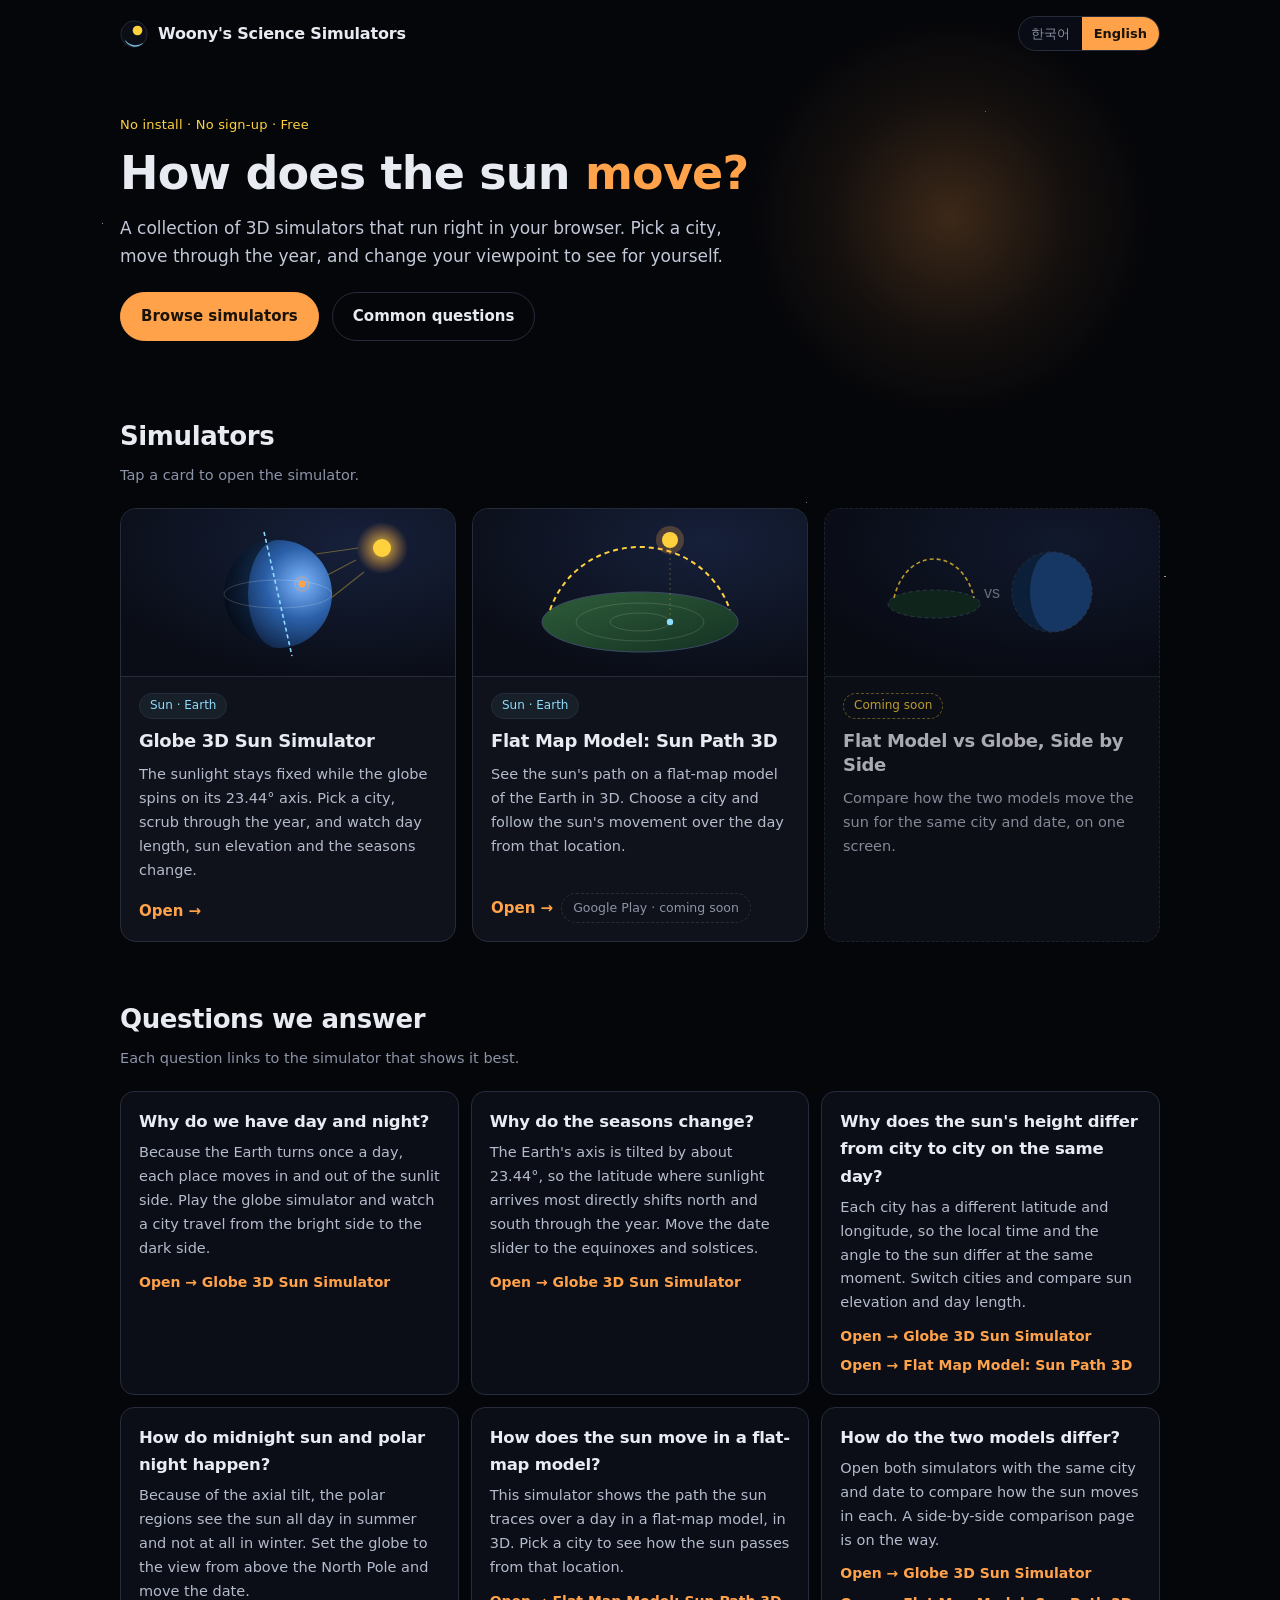
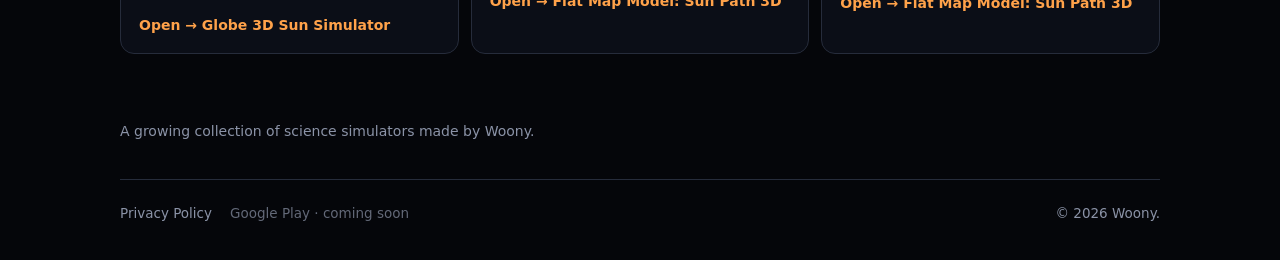
==== index.html @ 4ffcaaf0 "시뮬레이터 모음 홈페이지(한/영) 추가, 지구본 3D 태양 시뮬레이터 페이지 추가 - index.html, en/index.html: 시뮬레이터 카드 허브와 질문별 설명 - ass" ====
<!DOCTYPE html>
<html lang="ko">
<head>
<meta charset="utf-8">
<meta name="viewport" content="width=device-width, initial-scale=1">
<title>우니의 과학 시뮬레이터 — 3D 태양·지구 시뮬레이션 모음</title>
<meta name="description" content="지구본 3D 태양 시뮬레이터와 평면 모델 태양 경로 시뮬레이터를 브라우저에서 바로 실행하세요. 낮과 밤, 계절, 도시별 태양 고도를 직접 확인할 수 있습니다.">
<link rel="canonical" href="https://woonykorea-ctrl.github.io/woony-s-world/">
<link rel="alternate" hreflang="ko" href="https://woonykorea-ctrl.github.io/woony-s-world/">
<link rel="alternate" hreflang="en" href="https://woonykorea-ctrl.github.io/woony-s-world/en/">
<link rel="alternate" hreflang="x-default" href="https://woonykorea-ctrl.github.io/woony-s-world/">
<meta name="theme-color" content="#05060a">
<meta property="og:type" content="website">
<meta property="og:site_name" content="우니의 과학 시뮬레이터">
<meta property="og:title" content="우니의 과학 시뮬레이터 — 3D 태양·지구 시뮬레이션 모음">
<meta property="og:description" content="지구본 3D 태양 시뮬레이터와 평면 모델 태양 경로 시뮬레이터를 브라우저에서 바로 실행하세요. 낮과 밤, 계절, 도시별 태양 고도를 직접 확인할 수 있습니다.">
<meta property="og:url" content="https://woonykorea-ctrl.github.io/woony-s-world/">
<meta property="og:image" content="https://woonykorea-ctrl.github.io/woony-s-world/assets/og-card.png">
<meta property="og:locale" content="ko_KR">
<meta name="twitter:card" content="summary_large_image">
<link rel="icon" href="assets/favicon.svg" type="image/svg+xml">
<link rel="stylesheet" href="assets/site.css">
<script src="assets/site.js"></script>
<script type="application/ld+json">{"@context":"https://schema.org","@type":"WebSite","name":"우니의 과학 시뮬레이터","url":"https://woonykorea-ctrl.github.io/woony-s-world/","inLanguage":"ko"}</script>
<!-- [애드센스 자리 1/2] 승인 후 여기에 애드센스 <script async ...> 한 줄을 넣는다. 지금은 비워 둔다. -->
</head>
<body>
<div class="wrap">
  <header class="top">
    <a class="brand" href="./" aria-label="우니의 과학 시뮬레이터 홈"><svg width="28" height="28" viewBox="0 0 32 32" aria-hidden="true"><circle cx="16" cy="16" r="15" fill="#0b0e17" stroke="#262c3b"/><circle cx="20" cy="12" r="5.5" fill="#ffd23d"/><path d="M5 22 a13 13 0 0 0 22 4 a16 16 0 0 1 -22 -4z" fill="#8fdcff" opacity=".85"/></svg><span>우니의 과학 시뮬레이터</span></a>
    <nav class="lang" aria-label="언어 선택"><a href="./" lang="ko" hreflang="ko" data-set-lang="ko" aria-current="true">한국어</a><a href="en/" lang="en" hreflang="en" data-set-lang="en">English</a></nav>
  </header>

  <main>
    <section class="hero">
      <p class="eyebrow">설치 없이 · 가입 없이 · 무료</p>
      <h1>해는 어떻게 <em>움직일까?</em></h1>
      <p class="lead">브라우저에서 바로 돌려 보는 3D 시뮬레이터 모음입니다. 도시를 고르고, 날짜를 움직이고, 시점을 바꿔 가며 직접 확인해 보세요.</p>
      <a class="btn" href="#sims">시뮬레이터 보기</a>
      <a class="btn ghost" href="#qa">자주 묻는 질문</a>
    </section>

    <!-- [애드센스 자리 2/2] 승인 후 광고 코드를 넣고 class="on" 을 붙이면 나타난다. 지금은 화면에 나오지 않는다. -->
    <div data-ad-slot="home-top" aria-hidden="true"></div>

    <section class="block" id="sims">
      <h2>시뮬레이터</h2>
      <p class="sub">카드를 누르면 각 시뮬레이터가 열립니다.</p>
      <div class="grid">
        <article class="card"><div class="thumb"><svg viewBox="0 0 240 148" role="img" aria-hidden="true"><defs>
<radialGradient id="gl" cx="72%" cy="40%" r="75%"><stop offset="0" stop-color="#7fb8ff"/><stop offset=".45" stop-color="#2a5fa8"/><stop offset="1" stop-color="#0a1830"/></radialGradient>
<radialGradient id="gs" cx="50%" cy="50%" r="50%"><stop offset="0" stop-color="#ffd23d"/><stop offset="1" stop-color="#ffa24a" stop-opacity="0"/></radialGradient></defs>
<circle cx="214" cy="30" r="26" fill="url(#gs)" opacity=".9"/><circle cx="214" cy="30" r="9" fill="#ffd23d"/>
<g stroke="#ffd23d" stroke-opacity=".35" stroke-width="1.2"><path d="M188 42 L150 62"/><path d="M190 30 L148 36"/><path d="M196 54 L158 84"/></g>
<circle cx="110" cy="76" r="54" fill="url(#gl)"/>
<path d="M110 76 m0 -54 a54 54 0 0 0 0 108 a30 54 0 0 1 0 -108z" fill="#000" opacity=".5"/>
<ellipse cx="110" cy="76" rx="54" ry="14" fill="none" stroke="#fff" stroke-opacity=".18"/>
<line x1="96" y1="14" x2="124" y2="138" stroke="#8fdcff" stroke-width="1.6" stroke-dasharray="4 3"/>
<circle cx="134" cy="66" r="3.4" fill="#ffa24a"/><circle cx="134" cy="66" r="7" fill="none" stroke="#ffa24a" stroke-opacity=".6"/></svg></div><div class="body"><span class="tag">태양·지구</span><h3>지구본 3D 태양 시뮬레이터</h3><p>태양빛은 고정, 지구본은 지축 23.44°로 자전합니다. 도시를 고르고 날짜를 움직이며 낮의 길이와 태양 고도, 계절 변화를 확인하세요.</p><div class="actions"><a class="open" href="globe-sun-path.html">열기 →</a></div></div></article><article class="card"><div class="thumb"><svg viewBox="0 0 240 148" role="img" aria-hidden="true"><defs>
<linearGradient id="fd" x1="0" y1="0" x2="1" y2="1"><stop offset="0" stop-color="#2f5d3a"/><stop offset="1" stop-color="#143222"/></linearGradient></defs>
<ellipse cx="120" cy="104" rx="98" ry="30" fill="url(#fd)" stroke="#3b4a66"/>
<ellipse cx="120" cy="104" rx="64" ry="19" fill="none" stroke="#fff" stroke-opacity=".14"/>
<ellipse cx="120" cy="104" rx="30" ry="9" fill="none" stroke="#fff" stroke-opacity=".14"/>
<path d="M30 92 C 60 8, 180 8, 210 92" fill="none" stroke="#ffd23d" stroke-width="2" stroke-dasharray="5 4"/>
<circle cx="150" cy="22" r="14" fill="#ffa24a" opacity=".25"/><circle cx="150" cy="22" r="8" fill="#ffd23d"/>
<circle cx="150" cy="104" r="3.2" fill="#8fdcff"/><line x1="150" y1="30" x2="150" y2="101" stroke="#ffd23d" stroke-opacity=".3" stroke-dasharray="2 3"/></svg></div><div class="body"><span class="tag">태양·지구</span><h3>평면 모델 태양 경로 3D 시뮬레이터</h3><p>평면 지구 지도 모델에서 태양이 그리는 경로를 3D로 봅니다. 도시를 고르면 그 위치를 기준으로 하루의 태양 움직임이 나타납니다.</p><div class="actions"><a class="open" href="flat-sun-path.html">열기 →</a><span class="chip off" data-play-slot>Google Play · 곧 출시</span></div></div></article><article class="card soon" aria-disabled="true"><div class="thumb"><svg viewBox="0 0 240 148" role="img" aria-hidden="true">
<ellipse cx="62" cy="86" rx="46" ry="14" fill="#143222" stroke="#3b4a66" stroke-dasharray="4 3"/>
<path d="M22 80 C 34 28, 90 28, 102 80" fill="none" stroke="#ffd23d" stroke-width="1.6" stroke-dasharray="4 3"/>
<circle cx="180" cy="74" r="40" fill="#1d4a86" stroke="#3b4a66" stroke-dasharray="4 3"/>
<path d="M180 34 a40 40 0 0 0 0 80 a22 40 0 0 1 0 -80z" fill="#000" opacity=".45"/>
<text x="120" y="80" fill="#8b93a7" font-size="16" text-anchor="middle" font-family="sans-serif">vs</text></svg></div><div class="body"><span class="badge">준비 중</span><h3>평면 모델 vs 지구본 나란히 비교</h3><p>같은 도시, 같은 날짜에서 두 모델이 보여 주는 태양의 움직임을 한 화면에서 비교합니다.</p></div></article>
      </div>
    </section>

    <section class="block" id="qa">
      <h2>이런 질문에 답해요</h2>
      <p class="sub">질문마다 알맞은 시뮬레이터로 바로 이동할 수 있습니다.</p>
      <div class="qa">
        <article><h3>왜 낮과 밤이 생길까요?</h3><p>지구가 하루에 한 바퀴 자전하면서, 태양빛을 받는 쪽과 받지 못하는 쪽이 번갈아 바뀌기 때문입니다. 지구본 시뮬레이터를 재생하면 도시가 밝은 면과 어두운 면을 오가는 모습을 볼 수 있습니다.</p><div class="go"><a href="globe-sun-path.html">열기 → 지구본 3D 태양 시뮬레이터</a></div></article><article><h3>계절은 왜 바뀔까요?</h3><p>지축이 약 23.44° 기울어 있어서, 일 년 동안 태양빛이 가장 직접 닿는 위도가 남북으로 오갑니다. 날짜 슬라이더를 춘분·하지·추분·동지로 옮겨 보세요.</p><div class="go"><a href="globe-sun-path.html">열기 → 지구본 3D 태양 시뮬레이터</a></div></article><article><h3>같은 날인데 도시마다 해의 높이가 다른 이유는?</h3><p>도시마다 위도와 경도가 달라서 같은 순간에도 현지 시각과 태양을 보는 각도가 다릅니다. 도시를 바꿔 가며 태양 고도와 낮의 길이를 비교해 보세요.</p><div class="go"><a href="globe-sun-path.html">열기 → 지구본 3D 태양 시뮬레이터</a><a href="flat-sun-path.html">열기 → 평면 모델 태양 경로 3D 시뮬레이터</a></div></article><article><h3>백야와 극야는 어떻게 생길까요?</h3><p>지축이 기울어 있어서 여름의 극지방은 하루 종일 해가 떠 있고, 겨울에는 해가 뜨지 않습니다. 지구본을 ‘북극 위에서’ 시점으로 놓고 날짜를 움직여 보세요.</p><div class="go"><a href="globe-sun-path.html">열기 → 지구본 3D 태양 시뮬레이터</a></div></article><article><h3>평면 모델에서 태양은 어떻게 움직이나요?</h3><p>평면 지구 지도 모델에서 태양이 하루 동안 그리는 경로를 3D로 보여 줍니다. 도시를 골라 그 위치에서 해가 어떻게 지나가는지 확인할 수 있습니다.</p><div class="go"><a href="flat-sun-path.html">열기 → 평면 모델 태양 경로 3D 시뮬레이터</a></div></article><article><h3>두 모델은 무엇이 다르게 보일까요?</h3><p>같은 도시와 날짜를 두고 두 시뮬레이터를 번갈아 열어 보면 태양의 움직임이 어떻게 다른지 직접 비교할 수 있습니다. 한 화면에서 나란히 보는 비교 페이지도 준비 중입니다.</p><div class="go"><a href="globe-sun-path.html">열기 → 지구본 3D 태양 시뮬레이터</a><a href="flat-sun-path.html">열기 → 평면 모델 태양 경로 3D 시뮬레이터</a></div></article>
      </div>
    </section>

    <p class="about">우니가 직접 만든 과학 시뮬레이터 모음입니다. 새 시뮬레이터가 계속 추가됩니다.</p>
  </main>

  <footer class="foot">
    <nav>
      <a href="privacy.html">개인정보처리방침</a>
      <span class="off">Google Play · 곧 출시</span>
    </nav>
    <span>© 2026 Woony.</span>
  </footer>
</div>
</body>
</html>
---- assets/site.css ----
:root{
  --bg:#05060a; --bg2:#0b0e17; --card:#0f121a; --line:#262c3b; --text:#e8ebf2; --dim:#8b93a7;
  --hot:#ffa24a; --yellow:#ffd23d; --blue:#8fdcff;
  --font:"Pretendard","Apple SD Gothic Neo","Noto Sans KR","Malgun Gothic","Noto Sans CJK KR",system-ui,-apple-system,"Segoe UI",sans-serif;
  --max:1080px;
}
*{box-sizing:border-box}
html{-webkit-text-size-adjust:100%;overflow-x:clip}
body{
  margin:0;color:var(--text);font-family:var(--font);line-height:1.65;word-break:keep-all;overflow-wrap:anywhere;
  -webkit-font-smoothing:antialiased;
  background:
    radial-gradient(1px 1px at 8% 12%,#fff8 50%,transparent 51%),
    radial-gradient(1px 1px at 22% 38%,#fff6 50%,transparent 51%),
    radial-gradient(1.5px 1.5px at 41% 9%,#fffa 50%,transparent 51%),
    radial-gradient(1px 1px at 63% 27%,#fff7 50%,transparent 51%),
    radial-gradient(1px 1px at 77% 6%,#fff6 50%,transparent 51%),
    radial-gradient(1.5px 1.5px at 91% 31%,#fff9 50%,transparent 51%),
    radial-gradient(1px 1px at 14% 64%,#fff5 50%,transparent 51%),
    radial-gradient(1px 1px at 55% 71%,#fff5 50%,transparent 51%),
    radial-gradient(1px 1px at 86% 78%,#fff6 50%,transparent 51%),
    var(--bg);
  background-attachment:scroll;
}
a{color:inherit}
.wrap{max-width:var(--max);margin:0 auto;padding:0 20px}

/* header */
.top{display:flex;align-items:center;justify-content:space-between;gap:12px;padding:16px 0}
.brand{display:flex;align-items:center;gap:10px;text-decoration:none;font-weight:700;letter-spacing:-.2px;min-width:0}
.brand svg{flex:none}
.brand span{line-height:1.25}
.lang{display:flex;flex:none;border:1px solid var(--line);border-radius:999px;overflow:hidden;background:#0b0e17cc}
.lang a{padding:6px 12px;font-size:13px;text-decoration:none;color:var(--dim)}
.lang a[aria-current="true"]{background:var(--hot);color:#1a1206;font-weight:700}
.lang a:focus-visible,.brand:focus-visible,.btn:focus-visible,.foot a:focus-visible,.qa a:focus-visible{outline:2px solid var(--blue);outline-offset:2px}

/* hero */
.hero{position:relative;padding:44px 0 36px}
.hero::before{content:"";position:absolute;right:0;top:-60px;width:min(420px,92%);aspect-ratio:1;
  background:radial-gradient(circle,#ffa24a38 0,#ffa24a10 40%,transparent 68%);pointer-events:none;z-index:-1}
.eyebrow{display:inline-block;font-size:13px;color:var(--yellow);letter-spacing:.2px;margin:0 0 10px}
.hero h1{margin:0 0 14px;font-size:clamp(28px,6.2vw,46px);line-height:1.18;letter-spacing:-.8px}
.hero h1 em{font-style:normal;color:var(--hot)}
.hero p.lead{margin:0 0 22px;max-width:36em;color:#c3c9d8;font-size:clamp(15px,2.6vw,17px)}
.btn{display:inline-flex;align-items:center;gap:6px;padding:11px 20px;border-radius:999px;font-weight:700;font-size:15px;text-decoration:none;
  background:var(--hot);color:#1a1206;border:1px solid var(--hot)}
.btn:hover{background:#ffb468}
.btn.ghost{background:transparent;color:var(--text);border-color:var(--line)}
.btn.ghost:hover{border-color:var(--dim);background:#ffffff0a}

/* sections */
section.block{padding:28px 0}
.block>h2{margin:0 0 6px;font-size:clamp(20px,4vw,26px);letter-spacing:-.4px}
.block>p.sub{margin:0 0 20px;color:var(--dim);font-size:14.5px}

/* cards */
.grid{display:grid;gap:16px;grid-template-columns:repeat(auto-fit,minmax(min(100%,300px),1fr))}
.card{position:relative;display:flex;flex-direction:column;background:var(--card);border:1px solid var(--line);border-radius:16px;overflow:hidden;
  transition:border-color .15s,transform .15s}
.card:not(.soon):hover{border-color:#3a4258;transform:translateY(-2px)}
.card:focus-within{border-color:var(--blue)}
.thumb{height:168px;display:grid;place-items:center;background:radial-gradient(120% 120% at 70% 20%,#16203a 0,#0a0d16 70%);border-bottom:1px solid var(--line)}
.thumb svg{width:min(78%,240px);height:auto;max-height:148px}
.card .body{display:flex;flex-direction:column;gap:10px;padding:16px 18px 18px;flex:1}
.tag{align-self:flex-start;font-size:12px;padding:2px 10px;border:1px solid var(--line);border-radius:999px;color:var(--blue);background:#8fdcff10}
.badge{align-self:flex-start;font-size:12px;padding:2px 10px;border-radius:999px;color:var(--yellow);border:1px dashed #ffd23d80}
.card h3{margin:0;font-size:18px;line-height:1.35;letter-spacing:-.3px}
.card p{margin:0;color:#b4bbcc;font-size:14.5px}
.actions{margin-top:auto;display:flex;flex-wrap:wrap;gap:8px;align-items:center;padding-top:6px}
.open{font-weight:700;color:var(--hot);text-decoration:none;font-size:15px}
.open::after{content:"";position:absolute;inset:0;z-index:1}   /* 카드 전체를 링크로 */
.open:focus-visible{outline:none}
.chip{position:relative;z-index:2;font-size:12.5px;padding:4px 11px;border-radius:999px;border:1px solid var(--line);color:var(--dim);text-decoration:none}
.chip.off{border-style:dashed;cursor:default}
.card.soon{opacity:.72;border-style:dashed}

/* Q&A */
.qa{display:grid;gap:12px;grid-template-columns:repeat(auto-fit,minmax(min(100%,320px),1fr))}
.qa article{background:var(--bg2);border:1px solid var(--line);border-radius:14px;padding:16px 18px}
.qa h3{margin:0 0 6px;font-size:16.5px;letter-spacing:-.2px}
.qa p{margin:0 0 10px;color:#b4bbcc;font-size:14.5px}
.qa .go{display:flex;flex-wrap:wrap;gap:6px 14px;font-size:14px}
.qa .go a{color:var(--hot);text-decoration:none;font-weight:600}
.qa .go a:hover{text-decoration:underline}

/* about / footer */
.about{padding:24px 0 8px;color:var(--dim);font-size:14px;max-width:46em}
.foot{margin-top:28px;padding:22px 0 36px;border-top:1px solid var(--line);display:flex;flex-wrap:wrap;gap:10px 22px;align-items:center;justify-content:space-between;color:var(--dim);font-size:13.5px}
.foot nav{display:flex;flex-wrap:wrap;gap:8px 18px}
.foot a{color:var(--dim);text-decoration:none}
.foot a:hover{color:var(--text);text-decoration:underline}
.foot .off{opacity:.7}

/* 애드센스 자리: 지금은 비어 있고 화면에 나오지 않음 (index.html의 data-ad-slot 참고) */
[data-ad-slot]{display:none}
[data-ad-slot].on{display:block;margin:20px 0;min-height:90px}

@media (max-width:480px){
  .wrap{padding:0 16px}
  .top{gap:8px}
  .brand{gap:8px;font-size:15px}
  .brand svg{width:24px;height:24px}
  .lang a{padding:6px 10px;font-size:12.5px}
  .hero{padding:30px 0 26px}
  .thumb{height:150px}
}
@media (prefers-reduced-motion:reduce){.card{transition:none}.card:not(.soon):hover{transform:none}}
.hero .btn{margin:0 8px 10px 0}
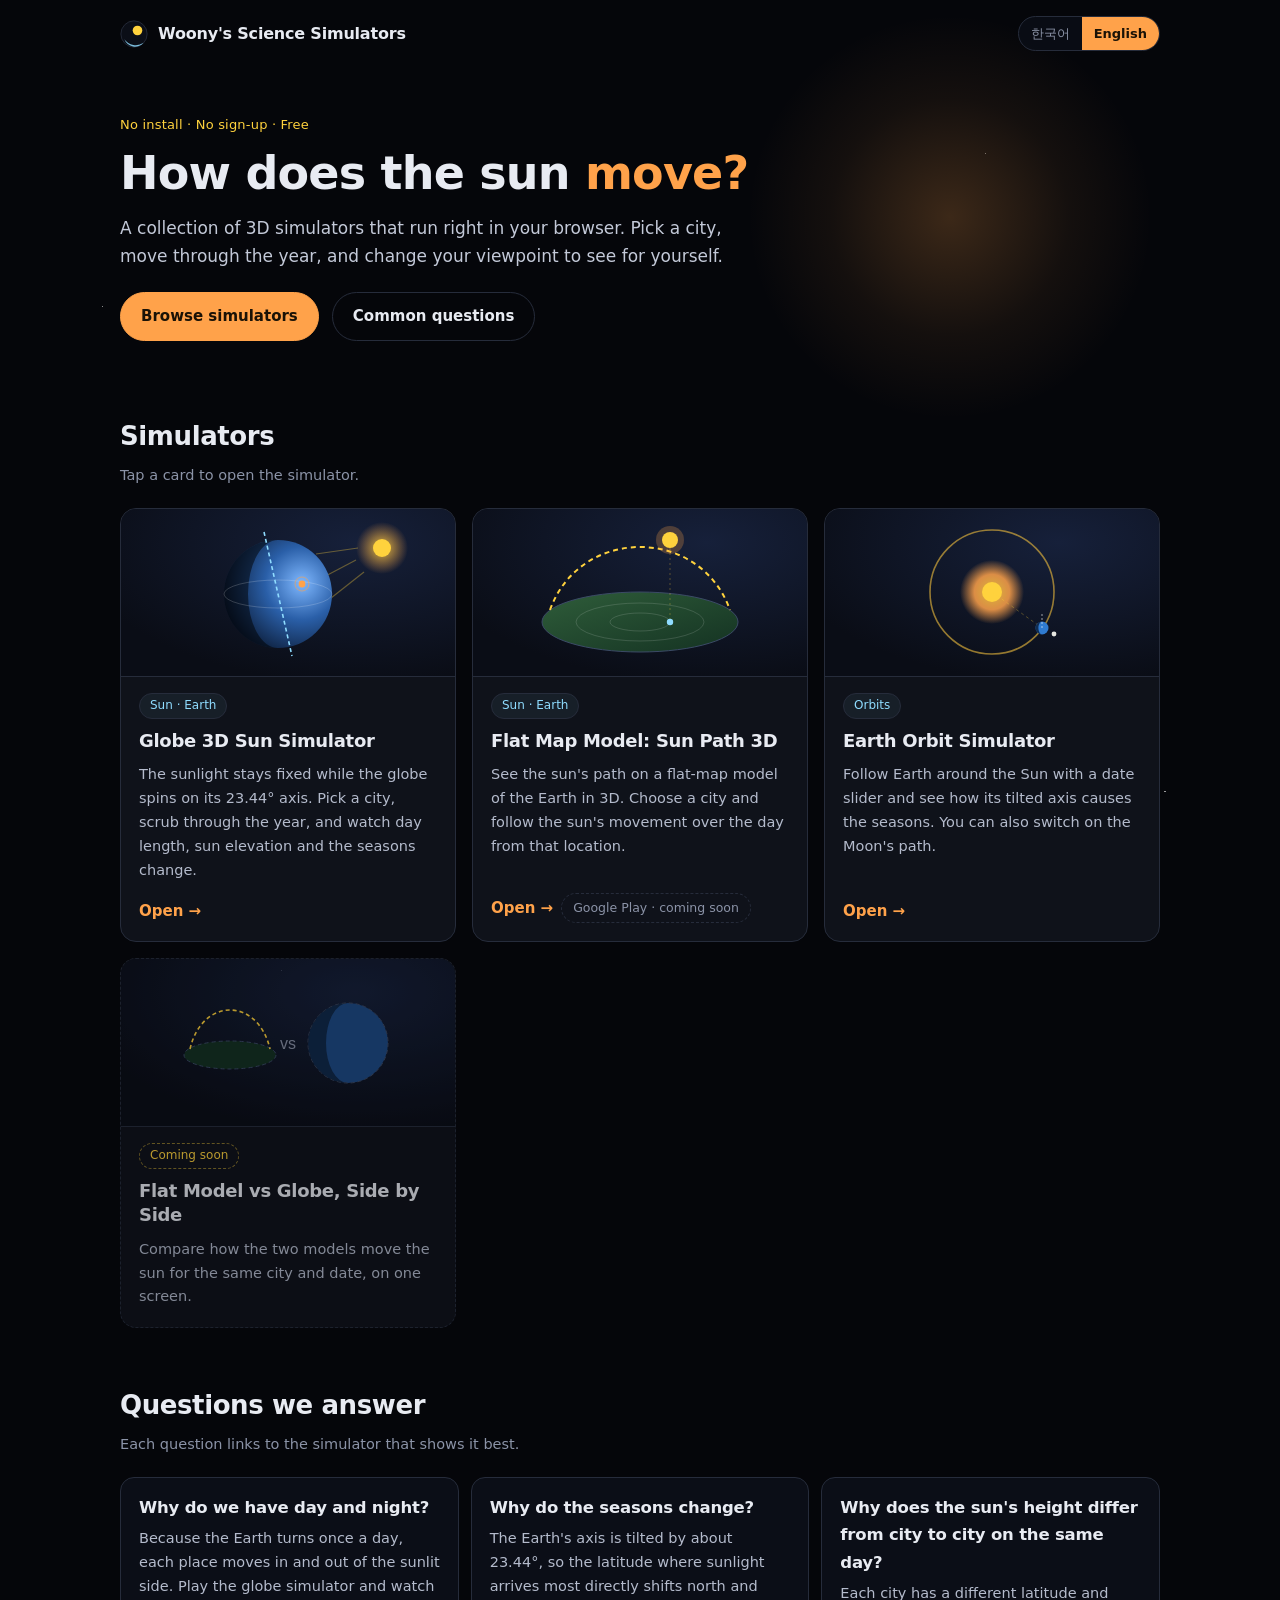
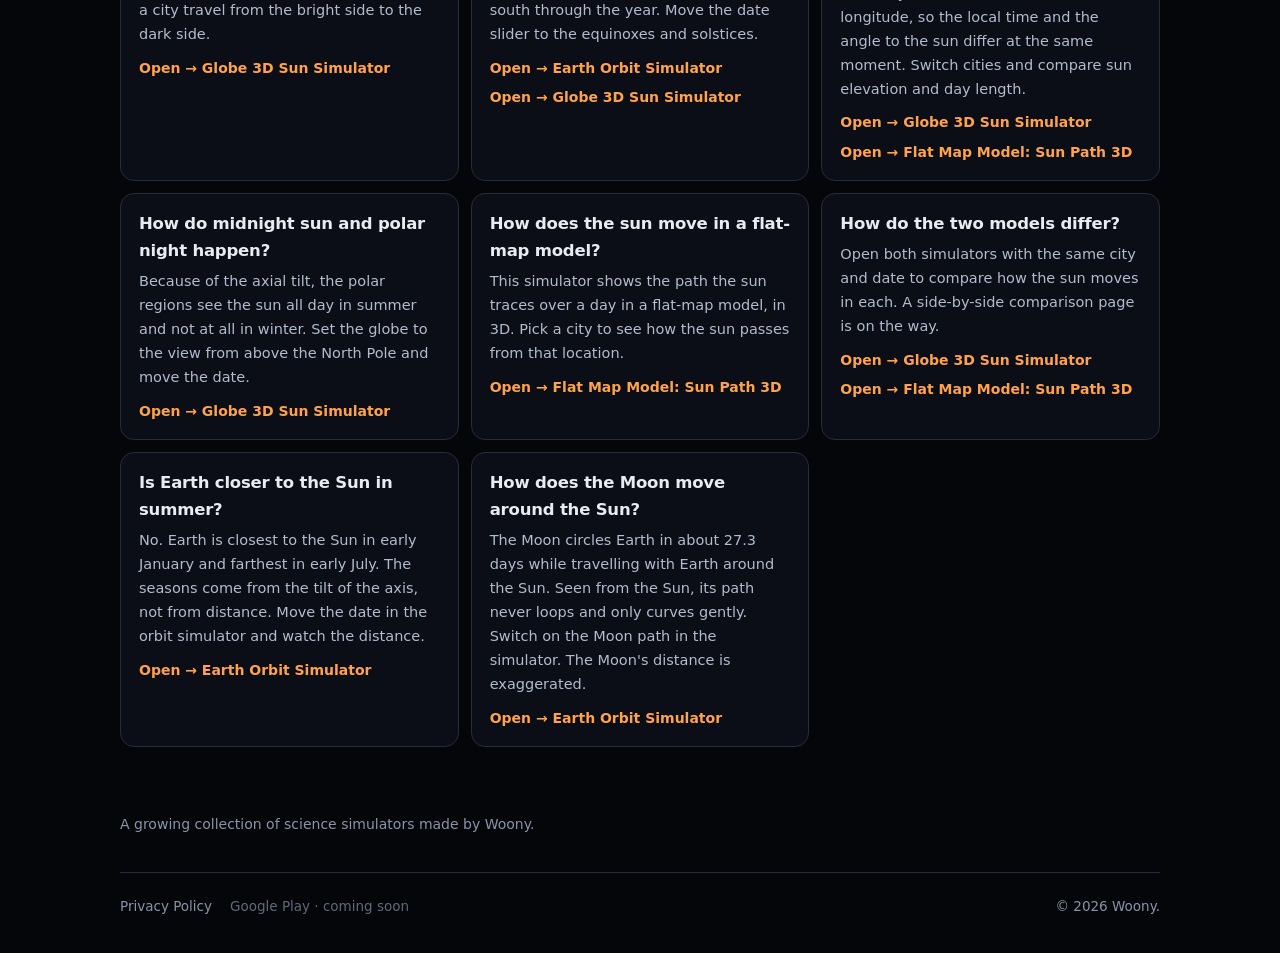
==== commit ded53452: "지구 공전 궤도 시뮬레이터 추가, 홈에 카드·질문 반영 - orbit-sun-earth.html: 케플러 궤도, 기울어진 지축, 옆에서 본 지구, 달 궤적(선택), 한/영, 홈 버" ====
--- a/index.html
+++ b/index.html
@@ -63,7 +63,14 @@
 <ellipse cx="120" cy="104" rx="30" ry="9" fill="none" stroke="#fff" stroke-opacity=".14"/>
 <path d="M30 92 C 60 8, 180 8, 210 92" fill="none" stroke="#ffd23d" stroke-width="2" stroke-dasharray="5 4"/>
 <circle cx="150" cy="22" r="14" fill="#ffa24a" opacity=".25"/><circle cx="150" cy="22" r="8" fill="#ffd23d"/>
-<circle cx="150" cy="104" r="3.2" fill="#8fdcff"/><line x1="150" y1="30" x2="150" y2="101" stroke="#ffd23d" stroke-opacity=".3" stroke-dasharray="2 3"/></svg></div><div class="body"><span class="tag">태양·지구</span><h3>평면 모델 태양 경로 3D 시뮬레이터</h3><p>평면 지구 지도 모델에서 태양이 그리는 경로를 3D로 봅니다. 도시를 고르면 그 위치를 기준으로 하루의 태양 움직임이 나타납니다.</p><div class="actions"><a class="open" href="flat-sun-path.html">열기 →</a><span class="chip off" data-play-slot>Google Play · 곧 출시</span></div></div></article><article class="card soon" aria-disabled="true"><div class="thumb"><svg viewBox="0 0 240 148" role="img" aria-hidden="true">
+<circle cx="150" cy="104" r="3.2" fill="#8fdcff"/><line x1="150" y1="30" x2="150" y2="101" stroke="#ffd23d" stroke-opacity=".3" stroke-dasharray="2 3"/></svg></div><div class="body"><span class="tag">태양·지구</span><h3>평면 모델 태양 경로 3D 시뮬레이터</h3><p>평면 지구 지도 모델에서 태양이 그리는 경로를 3D로 봅니다. 도시를 고르면 그 위치를 기준으로 하루의 태양 움직임이 나타납니다.</p><div class="actions"><a class="open" href="flat-sun-path.html">열기 →</a><span class="chip off" data-play-slot>Google Play · 곧 출시</span></div></div></article><article class="card"><div class="thumb"><svg viewBox="0 0 240 148" role="img" aria-hidden="true"><defs>
+<radialGradient id="os" cx="50%" cy="50%" r="50%"><stop offset="0" stop-color="#ffd23d"/><stop offset=".55" stop-color="#ffa24a"/><stop offset="1" stop-color="#ffa24a" stop-opacity="0"/></radialGradient></defs>
+<circle cx="120" cy="74" r="32" fill="url(#os)" opacity=".85"/><circle cx="120" cy="74" r="10" fill="#ffd23d"/>
+<circle cx="120" cy="74" r="62" fill="none" stroke="#f0be3c" stroke-opacity=".6" stroke-width="1.6"/>
+<line x1="120" y1="74" x2="170" y2="110" stroke="#ffd23d" stroke-opacity=".3" stroke-dasharray="3 3"/>
+<circle cx="170" cy="110" r="6.5" fill="#2f7bd0"/><path d="M170 103.5 a6.5 6.5 0 0 0 0 13 a3.6 6.5 0 0 1 0 -13z" fill="#0a1a33" opacity=".8"/>
+<line x1="170" y1="110" x2="170" y2="94" stroke="#fff" stroke-opacity=".6" stroke-dasharray="2 2"/>
+<circle cx="182" cy="116" r="2.4" fill="#e6e6e0"/></svg></div><div class="body"><span class="tag">궤도</span><h3>지구 공전 궤도 시뮬레이터</h3><p>날짜 슬라이더로 태양 둘레를 도는 지구와 기울어진 지축을 따라가며 계절이 생기는 이유를 확인합니다. 달의 궤적도 켜 볼 수 있습니다.</p><div class="actions"><a class="open" href="orbit-sun-earth.html">열기 →</a></div></div></article><article class="card soon" aria-disabled="true"><div class="thumb"><svg viewBox="0 0 240 148" role="img" aria-hidden="true">
 <ellipse cx="62" cy="86" rx="46" ry="14" fill="#143222" stroke="#3b4a66" stroke-dasharray="4 3"/>
 <path d="M22 80 C 34 28, 90 28, 102 80" fill="none" stroke="#ffd23d" stroke-width="1.6" stroke-dasharray="4 3"/>
 <circle cx="180" cy="74" r="40" fill="#1d4a86" stroke="#3b4a66" stroke-dasharray="4 3"/>
@@ -76,7 +83,7 @@
       <h2>이런 질문에 답해요</h2>
       <p class="sub">질문마다 알맞은 시뮬레이터로 바로 이동할 수 있습니다.</p>
       <div class="qa">
-        <article><h3>왜 낮과 밤이 생길까요?</h3><p>지구가 하루에 한 바퀴 자전하면서, 태양빛을 받는 쪽과 받지 못하는 쪽이 번갈아 바뀌기 때문입니다. 지구본 시뮬레이터를 재생하면 도시가 밝은 면과 어두운 면을 오가는 모습을 볼 수 있습니다.</p><div class="go"><a href="globe-sun-path.html">열기 → 지구본 3D 태양 시뮬레이터</a></div></article><article><h3>계절은 왜 바뀔까요?</h3><p>지축이 약 23.44° 기울어 있어서, 일 년 동안 태양빛이 가장 직접 닿는 위도가 남북으로 오갑니다. 날짜 슬라이더를 춘분·하지·추분·동지로 옮겨 보세요.</p><div class="go"><a href="globe-sun-path.html">열기 → 지구본 3D 태양 시뮬레이터</a></div></article><article><h3>같은 날인데 도시마다 해의 높이가 다른 이유는?</h3><p>도시마다 위도와 경도가 달라서 같은 순간에도 현지 시각과 태양을 보는 각도가 다릅니다. 도시를 바꿔 가며 태양 고도와 낮의 길이를 비교해 보세요.</p><div class="go"><a href="globe-sun-path.html">열기 → 지구본 3D 태양 시뮬레이터</a><a href="flat-sun-path.html">열기 → 평면 모델 태양 경로 3D 시뮬레이터</a></div></article><article><h3>백야와 극야는 어떻게 생길까요?</h3><p>지축이 기울어 있어서 여름의 극지방은 하루 종일 해가 떠 있고, 겨울에는 해가 뜨지 않습니다. 지구본을 ‘북극 위에서’ 시점으로 놓고 날짜를 움직여 보세요.</p><div class="go"><a href="globe-sun-path.html">열기 → 지구본 3D 태양 시뮬레이터</a></div></article><article><h3>평면 모델에서 태양은 어떻게 움직이나요?</h3><p>평면 지구 지도 모델에서 태양이 하루 동안 그리는 경로를 3D로 보여 줍니다. 도시를 골라 그 위치에서 해가 어떻게 지나가는지 확인할 수 있습니다.</p><div class="go"><a href="flat-sun-path.html">열기 → 평면 모델 태양 경로 3D 시뮬레이터</a></div></article><article><h3>두 모델은 무엇이 다르게 보일까요?</h3><p>같은 도시와 날짜를 두고 두 시뮬레이터를 번갈아 열어 보면 태양의 움직임이 어떻게 다른지 직접 비교할 수 있습니다. 한 화면에서 나란히 보는 비교 페이지도 준비 중입니다.</p><div class="go"><a href="globe-sun-path.html">열기 → 지구본 3D 태양 시뮬레이터</a><a href="flat-sun-path.html">열기 → 평면 모델 태양 경로 3D 시뮬레이터</a></div></article>
+        <article><h3>왜 낮과 밤이 생길까요?</h3><p>지구가 하루에 한 바퀴 자전하면서, 태양빛을 받는 쪽과 받지 못하는 쪽이 번갈아 바뀌기 때문입니다. 지구본 시뮬레이터를 재생하면 도시가 밝은 면과 어두운 면을 오가는 모습을 볼 수 있습니다.</p><div class="go"><a href="globe-sun-path.html">열기 → 지구본 3D 태양 시뮬레이터</a></div></article><article><h3>계절은 왜 바뀔까요?</h3><p>지축이 약 23.44° 기울어 있어서, 일 년 동안 태양빛이 가장 직접 닿는 위도가 남북으로 오갑니다. 날짜 슬라이더를 춘분·하지·추분·동지로 옮겨 보세요.</p><div class="go"><a href="orbit-sun-earth.html">열기 → 지구 공전 궤도 시뮬레이터</a><a href="globe-sun-path.html">열기 → 지구본 3D 태양 시뮬레이터</a></div></article><article><h3>같은 날인데 도시마다 해의 높이가 다른 이유는?</h3><p>도시마다 위도와 경도가 달라서 같은 순간에도 현지 시각과 태양을 보는 각도가 다릅니다. 도시를 바꿔 가며 태양 고도와 낮의 길이를 비교해 보세요.</p><div class="go"><a href="globe-sun-path.html">열기 → 지구본 3D 태양 시뮬레이터</a><a href="flat-sun-path.html">열기 → 평면 모델 태양 경로 3D 시뮬레이터</a></div></article><article><h3>백야와 극야는 어떻게 생길까요?</h3><p>지축이 기울어 있어서 여름의 극지방은 하루 종일 해가 떠 있고, 겨울에는 해가 뜨지 않습니다. 지구본을 ‘북극 위에서’ 시점으로 놓고 날짜를 움직여 보세요.</p><div class="go"><a href="globe-sun-path.html">열기 → 지구본 3D 태양 시뮬레이터</a></div></article><article><h3>평면 모델에서 태양은 어떻게 움직이나요?</h3><p>평면 지구 지도 모델에서 태양이 하루 동안 그리는 경로를 3D로 보여 줍니다. 도시를 골라 그 위치에서 해가 어떻게 지나가는지 확인할 수 있습니다.</p><div class="go"><a href="flat-sun-path.html">열기 → 평면 모델 태양 경로 3D 시뮬레이터</a></div></article><article><h3>두 모델은 무엇이 다르게 보일까요?</h3><p>같은 도시와 날짜를 두고 두 시뮬레이터를 번갈아 열어 보면 태양의 움직임이 어떻게 다른지 직접 비교할 수 있습니다. 한 화면에서 나란히 보는 비교 페이지도 준비 중입니다.</p><div class="go"><a href="globe-sun-path.html">열기 → 지구본 3D 태양 시뮬레이터</a><a href="flat-sun-path.html">열기 → 평면 모델 태양 경로 3D 시뮬레이터</a></div></article><article><h3>여름에는 지구가 태양에 더 가까울까요?</h3><p>아닙니다. 지구는 1월 초에 태양과 가장 가깝고 7월 초에 가장 멉니다. 계절은 거리가 아니라 지축의 기울기 때문에 생깁니다. 공전 시뮬레이터에서 날짜를 움직이며 태양까지 거리를 확인해 보세요.</p><div class="go"><a href="orbit-sun-earth.html">열기 → 지구 공전 궤도 시뮬레이터</a></div></article><article><h3>달은 태양 둘레를 어떻게 움직일까요?</h3><p>달은 지구 둘레를 약 27.3일에 한 바퀴 돌면서 지구와 함께 태양 둘레를 돕니다. 태양 쪽에서 보면 달의 길은 고리를 만들지 않고 완만하게 휘어 있습니다. 시뮬레이터에서 달 궤적을 켜 볼 수 있습니다. 달 거리는 과장해서 그렸습니다.</p><div class="go"><a href="orbit-sun-earth.html">열기 → 지구 공전 궤도 시뮬레이터</a></div></article>
       </div>
     </section>
 
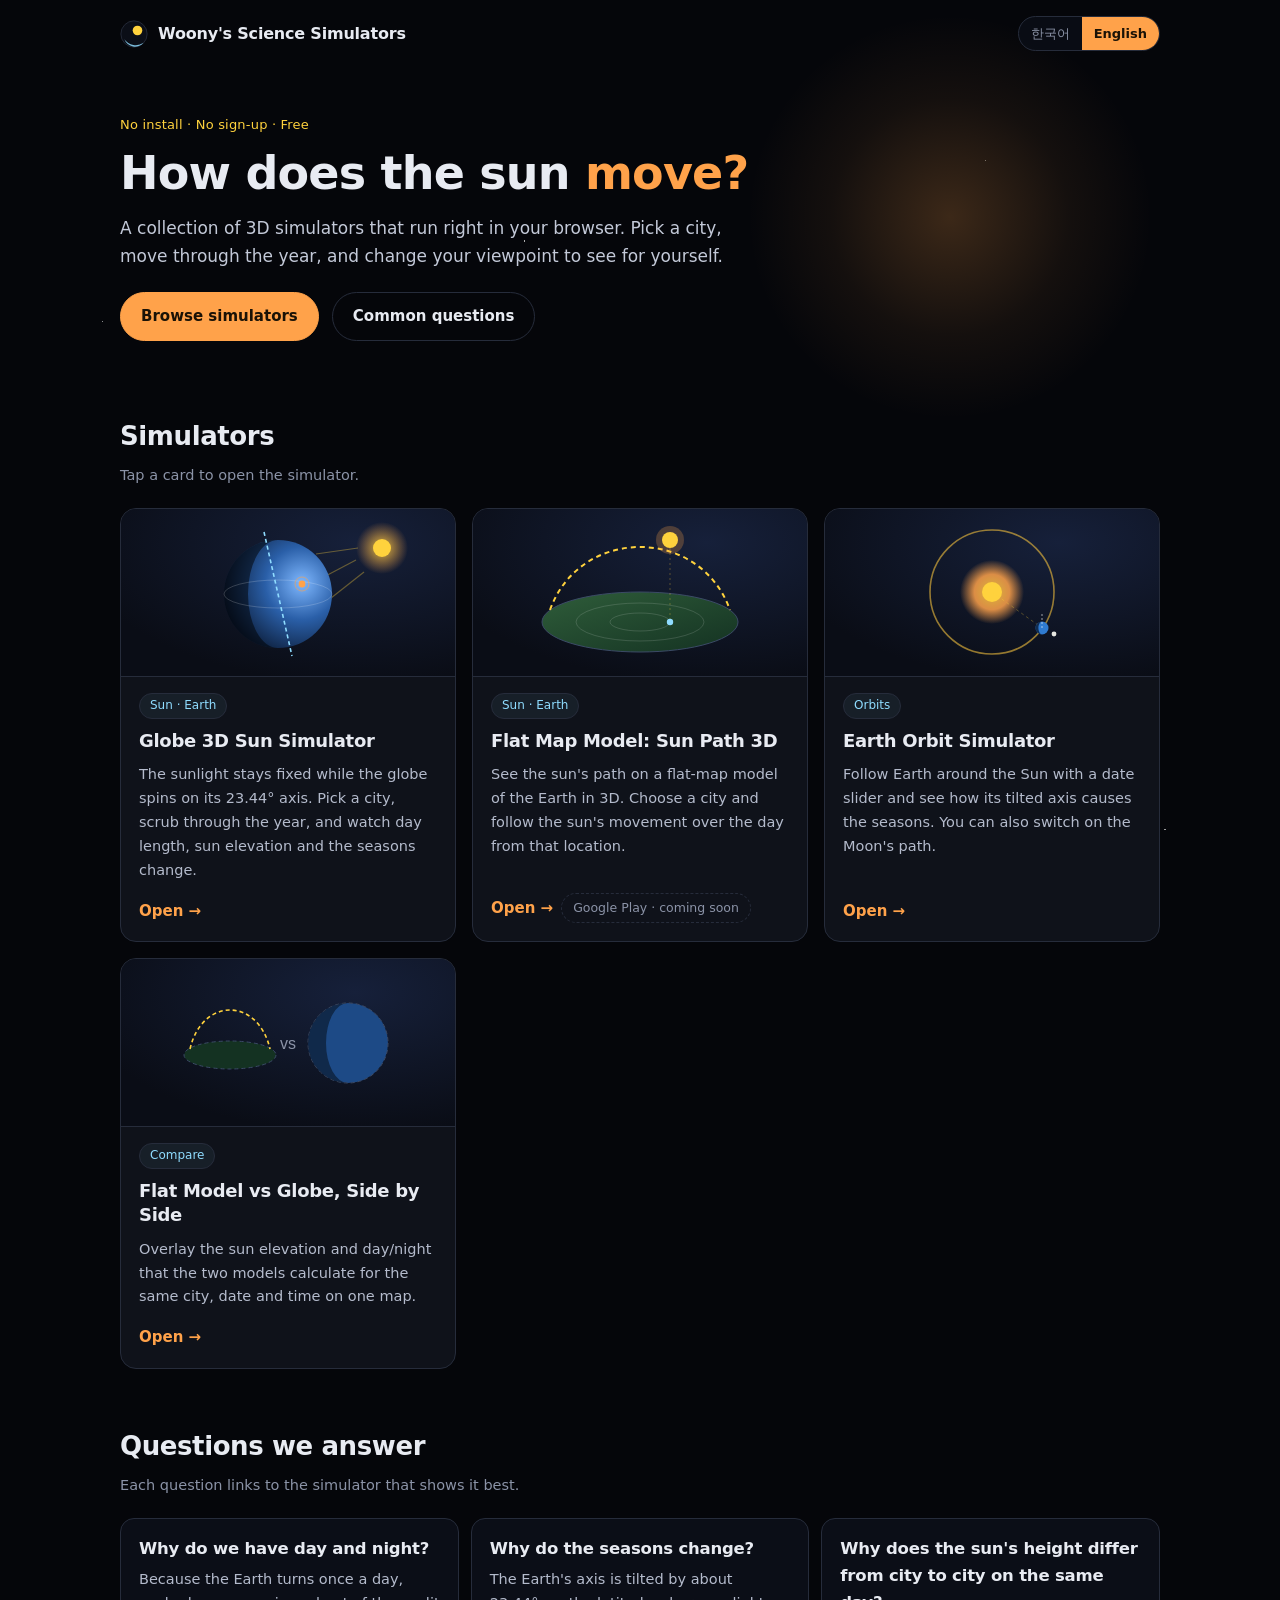
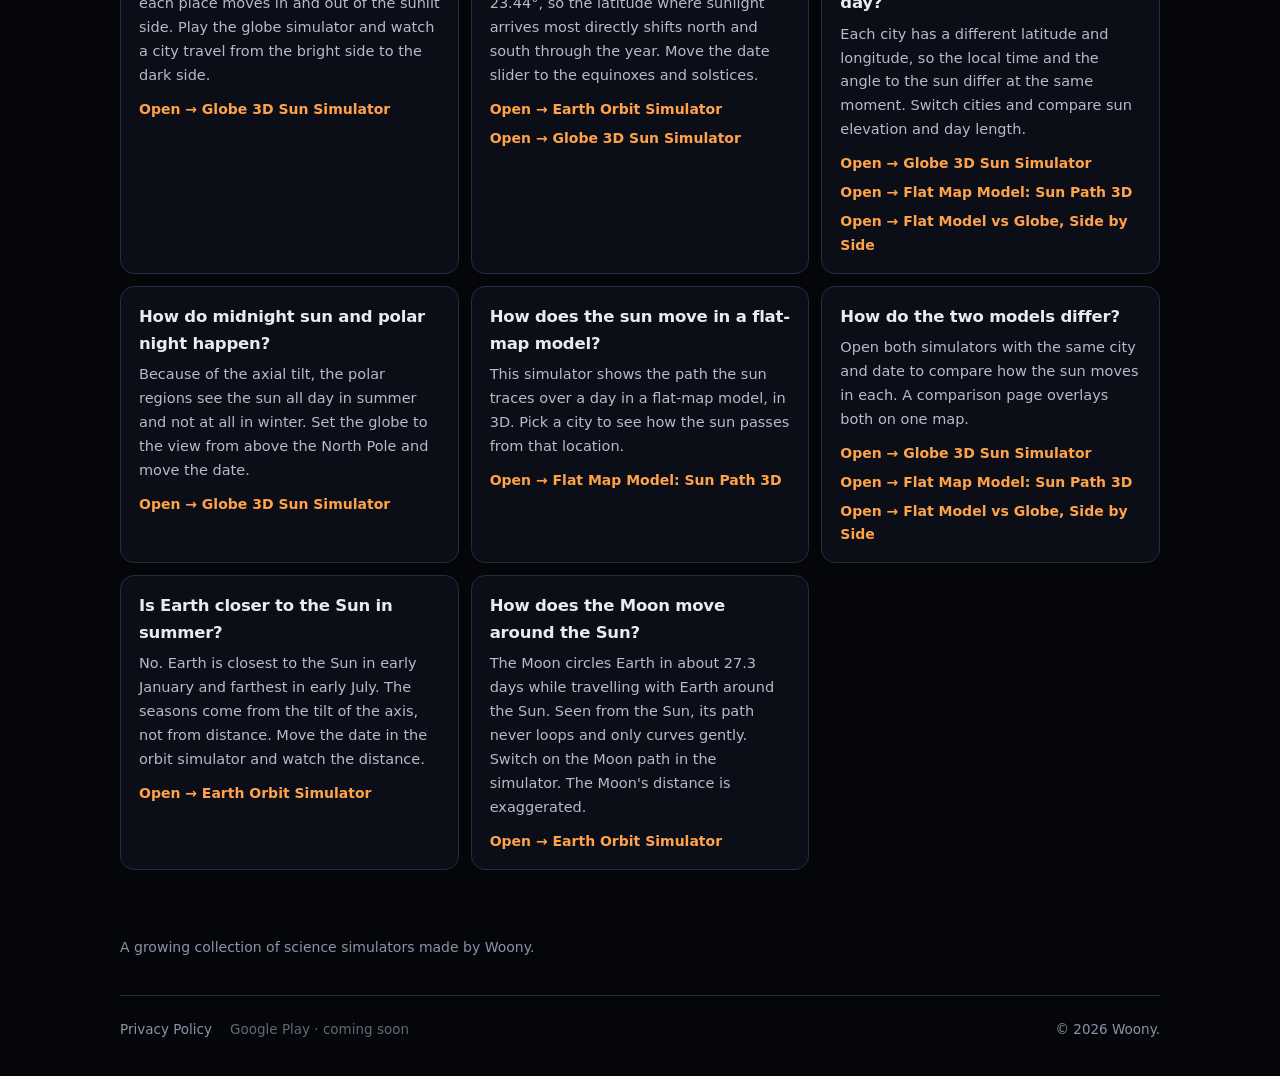
==== commit 79aafa8b: "평면 모델 vs 지구본 나란히 비교 페이지 추가 - compare-flat-vs-globe.html: 한 지도에 평면 빛 범위와 지구본 낮밤 경계를 겹쳐 표시, 비교 표, 하루 고" ====
--- a/index.html
+++ b/index.html
@@ -70,12 +70,12 @@
 <line x1="120" y1="74" x2="170" y2="110" stroke="#ffd23d" stroke-opacity=".3" stroke-dasharray="3 3"/>
 <circle cx="170" cy="110" r="6.5" fill="#2f7bd0"/><path d="M170 103.5 a6.5 6.5 0 0 0 0 13 a3.6 6.5 0 0 1 0 -13z" fill="#0a1a33" opacity=".8"/>
 <line x1="170" y1="110" x2="170" y2="94" stroke="#fff" stroke-opacity=".6" stroke-dasharray="2 2"/>
-<circle cx="182" cy="116" r="2.4" fill="#e6e6e0"/></svg></div><div class="body"><span class="tag">궤도</span><h3>지구 공전 궤도 시뮬레이터</h3><p>날짜 슬라이더로 태양 둘레를 도는 지구와 기울어진 지축을 따라가며 계절이 생기는 이유를 확인합니다. 달의 궤적도 켜 볼 수 있습니다.</p><div class="actions"><a class="open" href="orbit-sun-earth.html">열기 →</a></div></div></article><article class="card soon" aria-disabled="true"><div class="thumb"><svg viewBox="0 0 240 148" role="img" aria-hidden="true">
+<circle cx="182" cy="116" r="2.4" fill="#e6e6e0"/></svg></div><div class="body"><span class="tag">궤도</span><h3>지구 공전 궤도 시뮬레이터</h3><p>날짜 슬라이더로 태양 둘레를 도는 지구와 기울어진 지축을 따라가며 계절이 생기는 이유를 확인합니다. 달의 궤적도 켜 볼 수 있습니다.</p><div class="actions"><a class="open" href="orbit-sun-earth.html">열기 →</a></div></div></article><article class="card"><div class="thumb"><svg viewBox="0 0 240 148" role="img" aria-hidden="true">
 <ellipse cx="62" cy="86" rx="46" ry="14" fill="#143222" stroke="#3b4a66" stroke-dasharray="4 3"/>
 <path d="M22 80 C 34 28, 90 28, 102 80" fill="none" stroke="#ffd23d" stroke-width="1.6" stroke-dasharray="4 3"/>
 <circle cx="180" cy="74" r="40" fill="#1d4a86" stroke="#3b4a66" stroke-dasharray="4 3"/>
 <path d="M180 34 a40 40 0 0 0 0 80 a22 40 0 0 1 0 -80z" fill="#000" opacity=".45"/>
-<text x="120" y="80" fill="#8b93a7" font-size="16" text-anchor="middle" font-family="sans-serif">vs</text></svg></div><div class="body"><span class="badge">준비 중</span><h3>평면 모델 vs 지구본 나란히 비교</h3><p>같은 도시, 같은 날짜에서 두 모델이 보여 주는 태양의 움직임을 한 화면에서 비교합니다.</p></div></article>
+<text x="120" y="80" fill="#8b93a7" font-size="16" text-anchor="middle" font-family="sans-serif">vs</text></svg></div><div class="body"><span class="tag">비교</span><h3>평면 모델 vs 지구본 나란히 비교</h3><p>같은 도시, 같은 날짜, 같은 시각에서 두 모델이 계산한 태양 고도와 낮·밤을 한 지도 위에 겹쳐 비교합니다.</p><div class="actions"><a class="open" href="compare-flat-vs-globe.html">열기 →</a></div></div></article>
       </div>
     </section>
 
@@ -83,7 +83,7 @@
       <h2>이런 질문에 답해요</h2>
       <p class="sub">질문마다 알맞은 시뮬레이터로 바로 이동할 수 있습니다.</p>
       <div class="qa">
-        <article><h3>왜 낮과 밤이 생길까요?</h3><p>지구가 하루에 한 바퀴 자전하면서, 태양빛을 받는 쪽과 받지 못하는 쪽이 번갈아 바뀌기 때문입니다. 지구본 시뮬레이터를 재생하면 도시가 밝은 면과 어두운 면을 오가는 모습을 볼 수 있습니다.</p><div class="go"><a href="globe-sun-path.html">열기 → 지구본 3D 태양 시뮬레이터</a></div></article><article><h3>계절은 왜 바뀔까요?</h3><p>지축이 약 23.44° 기울어 있어서, 일 년 동안 태양빛이 가장 직접 닿는 위도가 남북으로 오갑니다. 날짜 슬라이더를 춘분·하지·추분·동지로 옮겨 보세요.</p><div class="go"><a href="orbit-sun-earth.html">열기 → 지구 공전 궤도 시뮬레이터</a><a href="globe-sun-path.html">열기 → 지구본 3D 태양 시뮬레이터</a></div></article><article><h3>같은 날인데 도시마다 해의 높이가 다른 이유는?</h3><p>도시마다 위도와 경도가 달라서 같은 순간에도 현지 시각과 태양을 보는 각도가 다릅니다. 도시를 바꿔 가며 태양 고도와 낮의 길이를 비교해 보세요.</p><div class="go"><a href="globe-sun-path.html">열기 → 지구본 3D 태양 시뮬레이터</a><a href="flat-sun-path.html">열기 → 평면 모델 태양 경로 3D 시뮬레이터</a></div></article><article><h3>백야와 극야는 어떻게 생길까요?</h3><p>지축이 기울어 있어서 여름의 극지방은 하루 종일 해가 떠 있고, 겨울에는 해가 뜨지 않습니다. 지구본을 ‘북극 위에서’ 시점으로 놓고 날짜를 움직여 보세요.</p><div class="go"><a href="globe-sun-path.html">열기 → 지구본 3D 태양 시뮬레이터</a></div></article><article><h3>평면 모델에서 태양은 어떻게 움직이나요?</h3><p>평면 지구 지도 모델에서 태양이 하루 동안 그리는 경로를 3D로 보여 줍니다. 도시를 골라 그 위치에서 해가 어떻게 지나가는지 확인할 수 있습니다.</p><div class="go"><a href="flat-sun-path.html">열기 → 평면 모델 태양 경로 3D 시뮬레이터</a></div></article><article><h3>두 모델은 무엇이 다르게 보일까요?</h3><p>같은 도시와 날짜를 두고 두 시뮬레이터를 번갈아 열어 보면 태양의 움직임이 어떻게 다른지 직접 비교할 수 있습니다. 한 화면에서 나란히 보는 비교 페이지도 준비 중입니다.</p><div class="go"><a href="globe-sun-path.html">열기 → 지구본 3D 태양 시뮬레이터</a><a href="flat-sun-path.html">열기 → 평면 모델 태양 경로 3D 시뮬레이터</a></div></article><article><h3>여름에는 지구가 태양에 더 가까울까요?</h3><p>아닙니다. 지구는 1월 초에 태양과 가장 가깝고 7월 초에 가장 멉니다. 계절은 거리가 아니라 지축의 기울기 때문에 생깁니다. 공전 시뮬레이터에서 날짜를 움직이며 태양까지 거리를 확인해 보세요.</p><div class="go"><a href="orbit-sun-earth.html">열기 → 지구 공전 궤도 시뮬레이터</a></div></article><article><h3>달은 태양 둘레를 어떻게 움직일까요?</h3><p>달은 지구 둘레를 약 27.3일에 한 바퀴 돌면서 지구와 함께 태양 둘레를 돕니다. 태양 쪽에서 보면 달의 길은 고리를 만들지 않고 완만하게 휘어 있습니다. 시뮬레이터에서 달 궤적을 켜 볼 수 있습니다. 달 거리는 과장해서 그렸습니다.</p><div class="go"><a href="orbit-sun-earth.html">열기 → 지구 공전 궤도 시뮬레이터</a></div></article>
+        <article><h3>왜 낮과 밤이 생길까요?</h3><p>지구가 하루에 한 바퀴 자전하면서, 태양빛을 받는 쪽과 받지 못하는 쪽이 번갈아 바뀌기 때문입니다. 지구본 시뮬레이터를 재생하면 도시가 밝은 면과 어두운 면을 오가는 모습을 볼 수 있습니다.</p><div class="go"><a href="globe-sun-path.html">열기 → 지구본 3D 태양 시뮬레이터</a></div></article><article><h3>계절은 왜 바뀔까요?</h3><p>지축이 약 23.44° 기울어 있어서, 일 년 동안 태양빛이 가장 직접 닿는 위도가 남북으로 오갑니다. 날짜 슬라이더를 춘분·하지·추분·동지로 옮겨 보세요.</p><div class="go"><a href="orbit-sun-earth.html">열기 → 지구 공전 궤도 시뮬레이터</a><a href="globe-sun-path.html">열기 → 지구본 3D 태양 시뮬레이터</a></div></article><article><h3>같은 날인데 도시마다 해의 높이가 다른 이유는?</h3><p>도시마다 위도와 경도가 달라서 같은 순간에도 현지 시각과 태양을 보는 각도가 다릅니다. 도시를 바꿔 가며 태양 고도와 낮의 길이를 비교해 보세요.</p><div class="go"><a href="globe-sun-path.html">열기 → 지구본 3D 태양 시뮬레이터</a><a href="flat-sun-path.html">열기 → 평면 모델 태양 경로 3D 시뮬레이터</a><a href="compare-flat-vs-globe.html">열기 → 평면 모델 vs 지구본 나란히 비교</a></div></article><article><h3>백야와 극야는 어떻게 생길까요?</h3><p>지축이 기울어 있어서 여름의 극지방은 하루 종일 해가 떠 있고, 겨울에는 해가 뜨지 않습니다. 지구본을 ‘북극 위에서’ 시점으로 놓고 날짜를 움직여 보세요.</p><div class="go"><a href="globe-sun-path.html">열기 → 지구본 3D 태양 시뮬레이터</a></div></article><article><h3>평면 모델에서 태양은 어떻게 움직이나요?</h3><p>평면 지구 지도 모델에서 태양이 하루 동안 그리는 경로를 3D로 보여 줍니다. 도시를 골라 그 위치에서 해가 어떻게 지나가는지 확인할 수 있습니다.</p><div class="go"><a href="flat-sun-path.html">열기 → 평면 모델 태양 경로 3D 시뮬레이터</a></div></article><article><h3>두 모델은 무엇이 다르게 보일까요?</h3><p>같은 도시와 날짜를 두고 두 시뮬레이터를 번갈아 열어 보면 태양의 움직임이 어떻게 다른지 직접 비교할 수 있습니다. 한 지도 위에 겹쳐 보는 비교 페이지도 있습니다.</p><div class="go"><a href="globe-sun-path.html">열기 → 지구본 3D 태양 시뮬레이터</a><a href="flat-sun-path.html">열기 → 평면 모델 태양 경로 3D 시뮬레이터</a><a href="compare-flat-vs-globe.html">열기 → 평면 모델 vs 지구본 나란히 비교</a></div></article><article><h3>여름에는 지구가 태양에 더 가까울까요?</h3><p>아닙니다. 지구는 1월 초에 태양과 가장 가깝고 7월 초에 가장 멉니다. 계절은 거리가 아니라 지축의 기울기 때문에 생깁니다. 공전 시뮬레이터에서 날짜를 움직이며 태양까지 거리를 확인해 보세요.</p><div class="go"><a href="orbit-sun-earth.html">열기 → 지구 공전 궤도 시뮬레이터</a></div></article><article><h3>달은 태양 둘레를 어떻게 움직일까요?</h3><p>달은 지구 둘레를 약 27.3일에 한 바퀴 돌면서 지구와 함께 태양 둘레를 돕니다. 태양 쪽에서 보면 달의 길은 고리를 만들지 않고 완만하게 휘어 있습니다. 시뮬레이터에서 달 궤적을 켜 볼 수 있습니다. 달 거리는 과장해서 그렸습니다.</p><div class="go"><a href="orbit-sun-earth.html">열기 → 지구 공전 궤도 시뮬레이터</a></div></article>
       </div>
     </section>
 
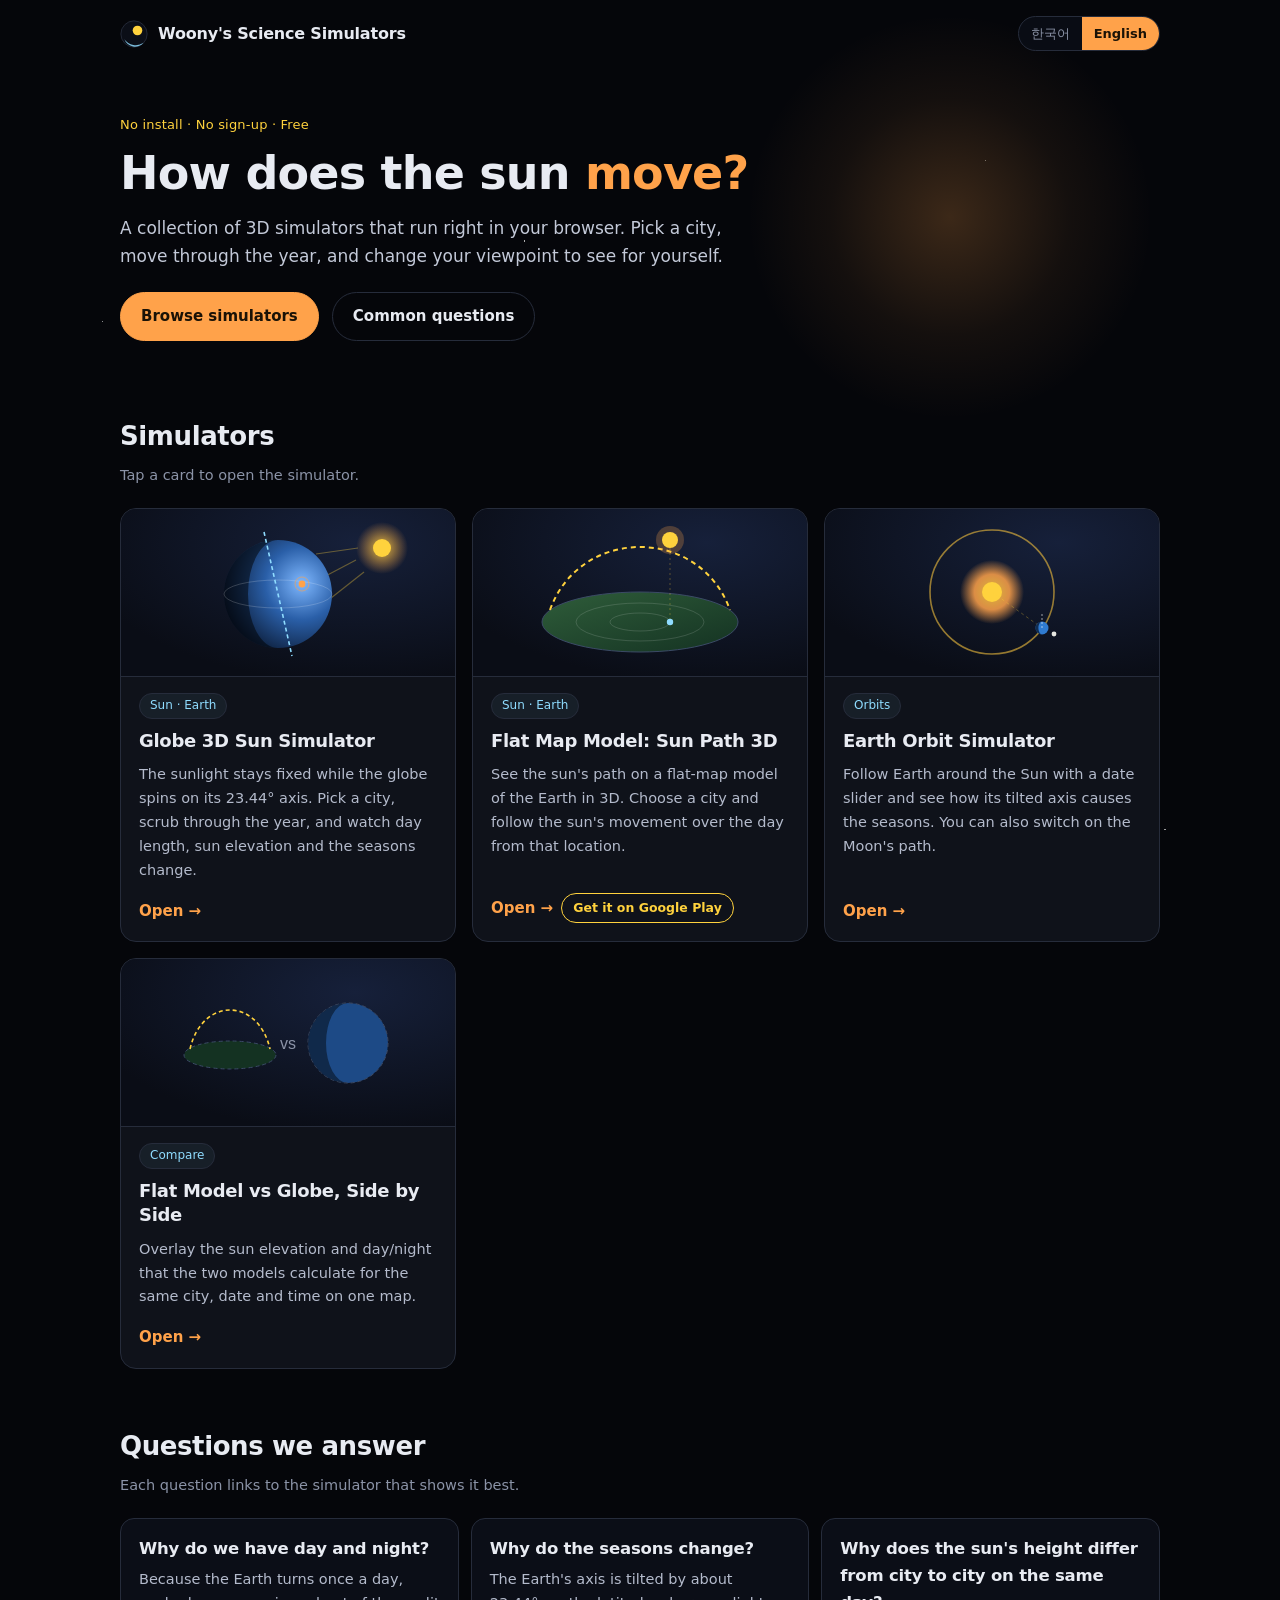
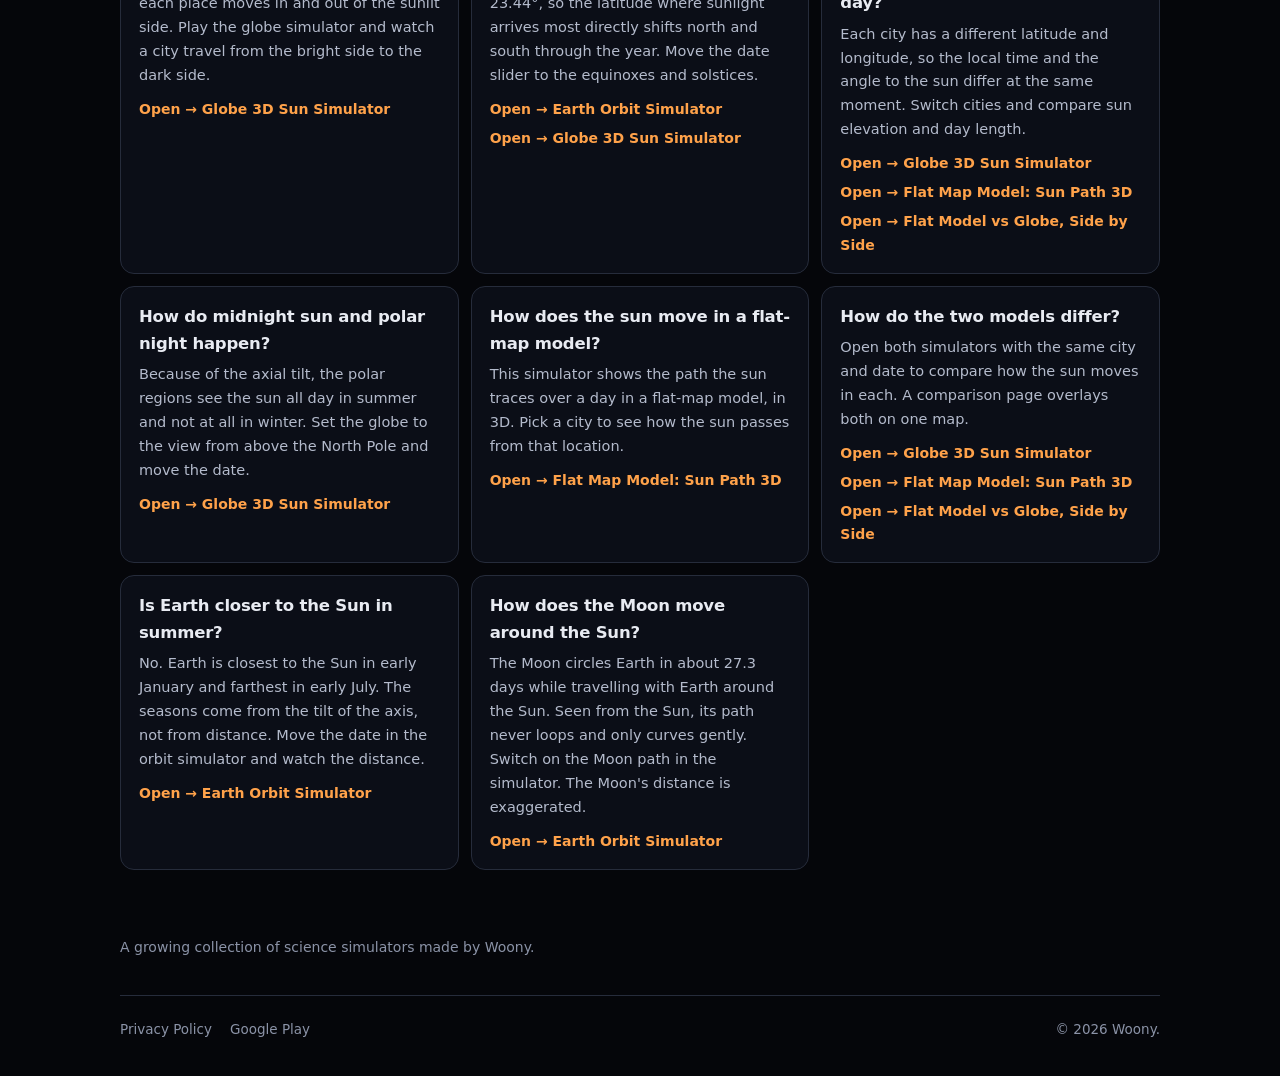
==== commit 69a68643: "hub: link Google Play listing (replace coming-soon placeholders, KO/EN) Co-Authored-By: Claude Sonne" ====
--- a/index.html
+++ b/index.html
@@ -63,7 +63,7 @@
 <ellipse cx="120" cy="104" rx="30" ry="9" fill="none" stroke="#fff" stroke-opacity=".14"/>
 <path d="M30 92 C 60 8, 180 8, 210 92" fill="none" stroke="#ffd23d" stroke-width="2" stroke-dasharray="5 4"/>
 <circle cx="150" cy="22" r="14" fill="#ffa24a" opacity=".25"/><circle cx="150" cy="22" r="8" fill="#ffd23d"/>
-<circle cx="150" cy="104" r="3.2" fill="#8fdcff"/><line x1="150" y1="30" x2="150" y2="101" stroke="#ffd23d" stroke-opacity=".3" stroke-dasharray="2 3"/></svg></div><div class="body"><span class="tag">태양·지구</span><h3>평면 모델 태양 경로 3D 시뮬레이터</h3><p>평면 지구 지도 모델에서 태양이 그리는 경로를 3D로 봅니다. 도시를 고르면 그 위치를 기준으로 하루의 태양 움직임이 나타납니다.</p><div class="actions"><a class="open" href="flat-sun-path.html">열기 →</a><span class="chip off" data-play-slot>Google Play · 곧 출시</span></div></div></article><article class="card"><div class="thumb"><svg viewBox="0 0 240 148" role="img" aria-hidden="true"><defs>
+<circle cx="150" cy="104" r="3.2" fill="#8fdcff"/><line x1="150" y1="30" x2="150" y2="101" stroke="#ffd23d" stroke-opacity=".3" stroke-dasharray="2 3"/></svg></div><div class="body"><span class="tag">태양·지구</span><h3>평면 모델 태양 경로 3D 시뮬레이터</h3><p>평면 지구 지도 모델에서 태양이 그리는 경로를 3D로 봅니다. 도시를 고르면 그 위치를 기준으로 하루의 태양 움직임이 나타납니다.</p><div class="actions"><a class="open" href="flat-sun-path.html">열기 →</a><a class="chip play" href="https://play.google.com/store/apps/details?id=com.woonykorea.flatsunpath" target="_blank" rel="noopener">Google Play에서 받기</a></div></div></article><article class="card"><div class="thumb"><svg viewBox="0 0 240 148" role="img" aria-hidden="true"><defs>
 <radialGradient id="os" cx="50%" cy="50%" r="50%"><stop offset="0" stop-color="#ffd23d"/><stop offset=".55" stop-color="#ffa24a"/><stop offset="1" stop-color="#ffa24a" stop-opacity="0"/></radialGradient></defs>
 <circle cx="120" cy="74" r="32" fill="url(#os)" opacity=".85"/><circle cx="120" cy="74" r="10" fill="#ffd23d"/>
 <circle cx="120" cy="74" r="62" fill="none" stroke="#f0be3c" stroke-opacity=".6" stroke-width="1.6"/>
@@ -93,7 +93,7 @@
   <footer class="foot">
     <nav>
       <a href="privacy.html">개인정보처리방침</a>
-      <span class="off">Google Play · 곧 출시</span>
+      <a href="https://play.google.com/store/apps/details?id=com.woonykorea.flatsunpath" target="_blank" rel="noopener">Google Play</a>
     </nav>
     <span>© 2026 Woony.</span>
   </footer>
--- a/assets/site.css
+++ b/assets/site.css
@@ -107,3 +107,5 @@
 }
 @media (prefers-reduced-motion:reduce){.card{transition:none}.card:not(.soon):hover{transform:none}}
 .hero .btn{margin:0 8px 10px 0}
+.chip.play{border-style:solid;border-color:var(--accent,#ffd23d);color:var(--accent,#ffd23d);font-weight:600;cursor:pointer}
+.chip.play:hover{background:rgba(255,210,61,.12)}
